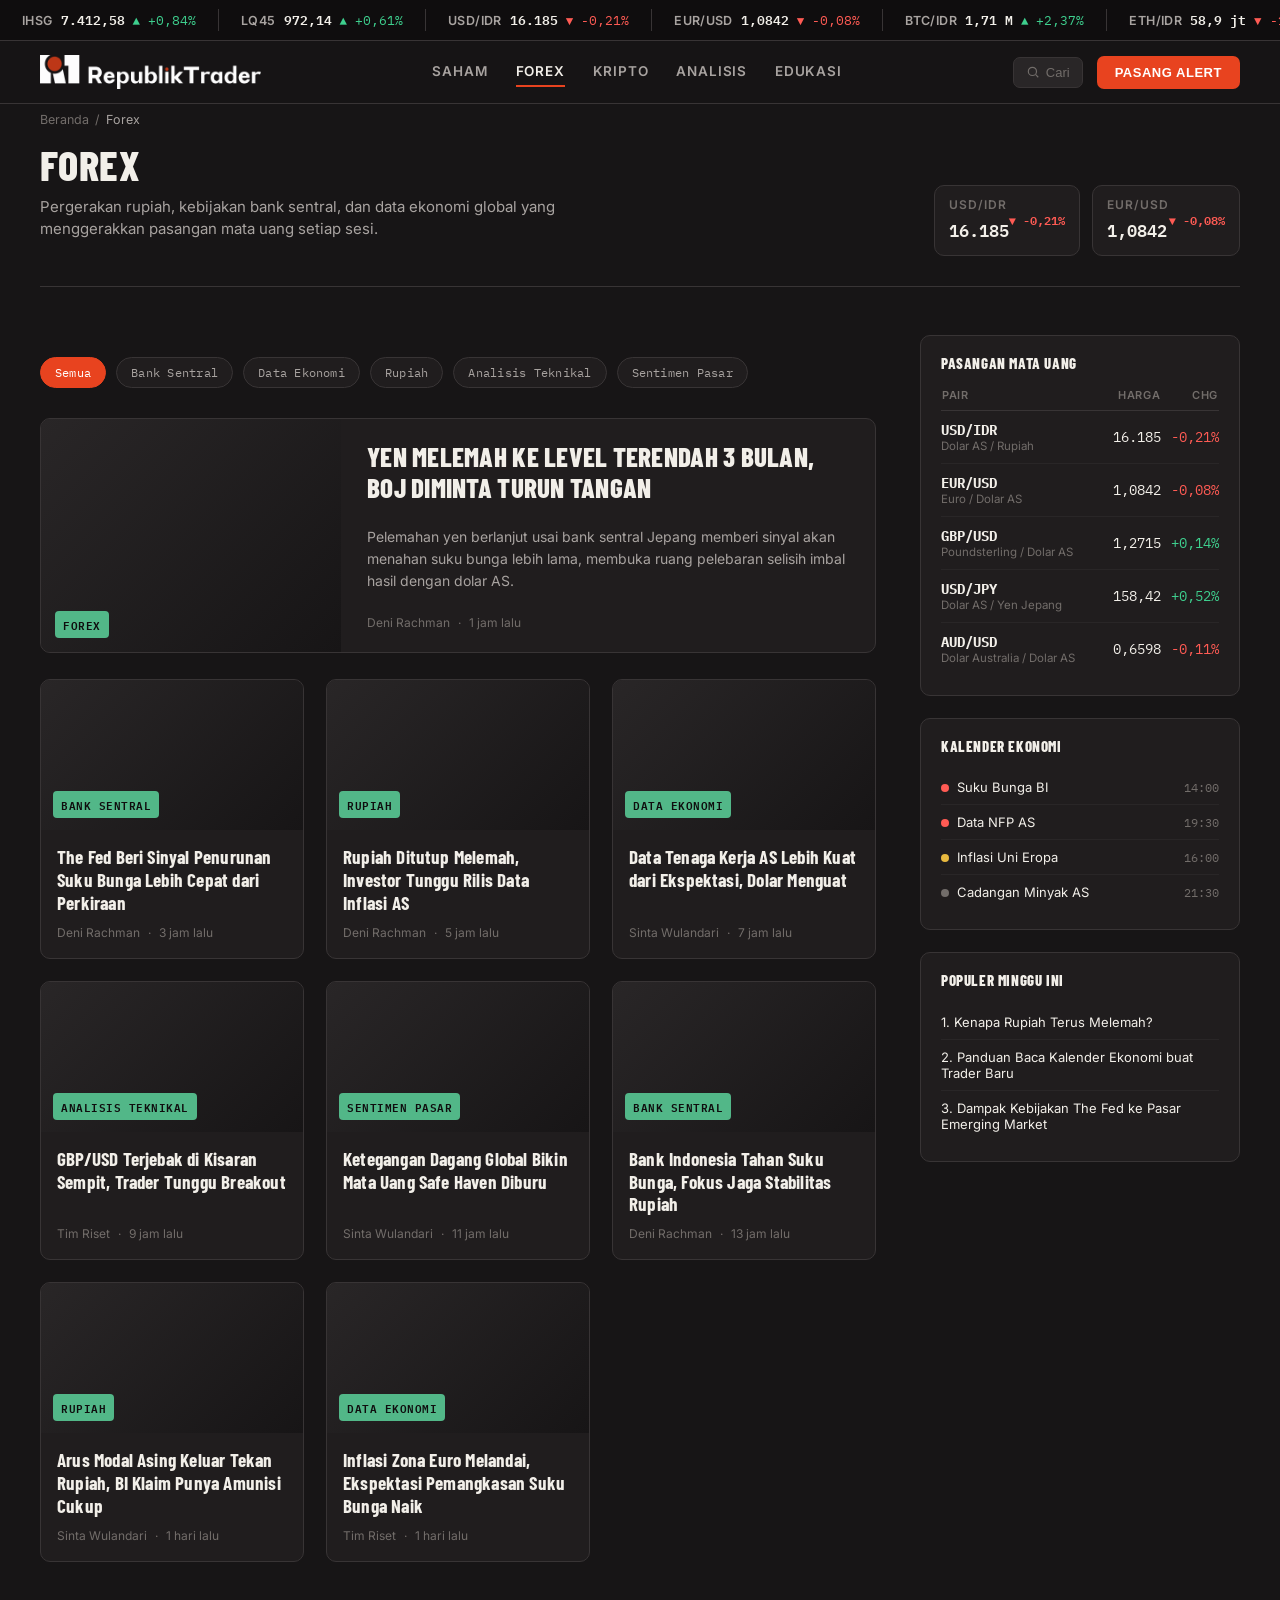
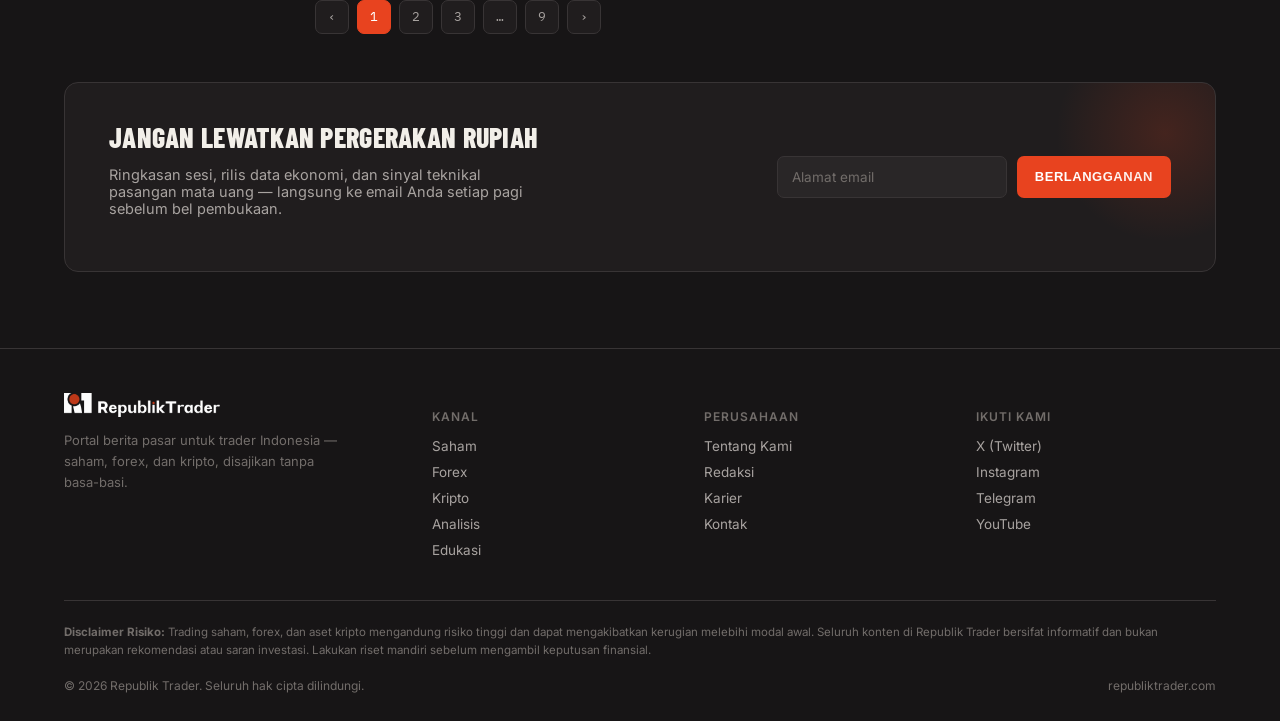
==== forex.html @ 377b32d8 "Create forex.html" ====
<!DOCTYPE html>
<html lang="id">
<head>
<meta charset="UTF-8">
<meta name="viewport" content="width=device-width, initial-scale=1.0">
<title>Forex — Republik Trader</title>
<link rel="preconnect" href="https://fonts.googleapis.com">
<link href="https://fonts.googleapis.com/css2?family=Barlow+Condensed:wght@600;700;800;900&family=Inter:wght@400;500;600;700&family=IBM+Plex+Mono:wght@400;500;600;700&display=swap" rel="stylesheet">
<link rel="stylesheet" href="assets/styles.css">
</head>
<body>

<!-- TICKER -->
<div class="ticker-bar">
  <div class="ticker-track" id="tickerTrack"></div>
</div>

<!-- NAVBAR -->
<header class="nav">
  <div class="nav-row wrap" style="padding-left:0;padding-right:0;">
    <a href="index.html" class="brand">
      <img src="assets/logo_full.png" alt="Republik Trader" class="brand-logo-full">
    </a>
    <nav class="market-links">
      <a href="saham.html">Saham</a>
      <a href="forex.html" class="active">Forex</a>
      <a href="kripto.html">Kripto</a>
      <a href="analisis.html">Analisis</a>
      <a href="edukasi.html">Edukasi</a>
    </nav>
    <div class="nav-actions">
      <button class="search-btn" aria-label="Cari berita">
        <svg width="14" height="14" viewBox="0 0 24 24" fill="none" stroke="currentColor" stroke-width="2"><circle cx="11" cy="11" r="7"/><line x1="21" y1="21" x2="16.65" y2="16.65"/></svg>
        <span>Cari</span>
      </button>
      <button class="btn-primary">Pasang Alert</button>
      <button class="burger" aria-label="Menu">
        <svg width="22" height="22" viewBox="0 0 24 24" fill="none" stroke="currentColor" stroke-width="2"><line x1="3" y1="6" x2="21" y2="6"/><line x1="3" y1="12" x2="21" y2="12"/><line x1="3" y1="18" x2="21" y2="18"/></svg>
      </button>
    </div>
  </div>
</header>

<!-- CATEGORY HEADER -->
<section class="wrap category-hero">
  <div class="breadcrumb">
    <a href="index.html">Beranda</a><span class="sep">/</span><span class="current">Forex</span>
  </div>
  <div class="category-hero-top">
    <div>
      <h1 class="category-title">Forex</h1>
      <p class="category-desc">Pergerakan rupiah, kebijakan bank sentral, dan data ekonomi global yang menggerakkan pasangan mata uang setiap sesi.</p>
    </div>
    <div class="category-stats">
      <div class="snap-card sm">
        <div>
          <div class="snap-label">USD/IDR</div>
          <div class="snap-price mono">16.185</div>
        </div>
        <div class="snap-change arrow-down">▼ -0,21%</div>
      </div>
      <div class="snap-card sm">
        <div>
          <div class="snap-label">EUR/USD</div>
          <div class="snap-price mono">1,0842</div>
        </div>
        <div class="snap-change arrow-down">▼ -0,08%</div>
      </div>
    </div>
  </div>
</section>

<!-- MAIN CONTENT -->
<div class="wrap section">
  <div class="main-grid">
    <div>

      <!-- FILTER CHIPS -->
      <div class="chip-row">
        <button class="chip active">Semua</button>
        <button class="chip">Bank Sentral</button>
        <button class="chip">Data Ekonomi</button>
        <button class="chip">Rupiah</button>
        <button class="chip">Analisis Teknikal</button>
        <button class="chip">Sentimen Pasar</button>
      </div>

      <!-- FEATURED ARTICLE -->
      <a href="#" class="featured-card">
        <div class="featured-thumb"><span class="tag tag-forex">Forex</span></div>
        <div class="featured-body">
          <h2 class="featured-title">Yen Melemah ke Level Terendah 3 Bulan, BOJ Diminta Turun Tangan</h2>
          <p class="featured-dek">Pelemahan yen berlanjut usai bank sentral Jepang memberi sinyal akan menahan suku bunga lebih lama, membuka ruang pelebaran selisih imbal hasil dengan dolar AS.</p>
          <div class="card-meta"><span>Deni Rachman</span><span>·</span><span>1 jam lalu</span></div>
        </div>
      </a>

      <!-- ARTICLE GRID -->
      <div class="news-grid">
        <article class="card">
          <div class="card-thumb"><span class="tag tag-forex">Bank Sentral</span></div>
          <div class="card-body">
            <h3 class="card-title">The Fed Beri Sinyal Penurunan Suku Bunga Lebih Cepat dari Perkiraan</h3>
            <div class="card-meta"><span>Deni Rachman</span><span>·</span><span>3 jam lalu</span></div>
          </div>
        </article>
        <article class="card">
          <div class="card-thumb"><span class="tag tag-forex">Rupiah</span></div>
          <div class="card-body">
            <h3 class="card-title">Rupiah Ditutup Melemah, Investor Tunggu Rilis Data Inflasi AS</h3>
            <div class="card-meta"><span>Deni Rachman</span><span>·</span><span>5 jam lalu</span></div>
          </div>
        </article>
        <article class="card">
          <div class="card-thumb"><span class="tag tag-forex">Data Ekonomi</span></div>
          <div class="card-body">
            <h3 class="card-title">Data Tenaga Kerja AS Lebih Kuat dari Ekspektasi, Dolar Menguat</h3>
            <div class="card-meta"><span>Sinta Wulandari</span><span>·</span><span>7 jam lalu</span></div>
          </div>
        </article>
        <article class="card">
          <div class="card-thumb"><span class="tag tag-forex">Analisis Teknikal</span></div>
          <div class="card-body">
            <h3 class="card-title">GBP/USD Terjebak di Kisaran Sempit, Trader Tunggu Breakout</h3>
            <div class="card-meta"><span>Tim Riset</span><span>·</span><span>9 jam lalu</span></div>
          </div>
        </article>
        <article class="card">
          <div class="card-thumb"><span class="tag tag-forex">Sentimen Pasar</span></div>
          <div class="card-body">
            <h3 class="card-title">Ketegangan Dagang Global Bikin Mata Uang Safe Haven Diburu</h3>
            <div class="card-meta"><span>Sinta Wulandari</span><span>·</span><span>11 jam lalu</span></div>
          </div>
        </article>
        <article class="card">
          <div class="card-thumb"><span class="tag tag-forex">Bank Sentral</span></div>
          <div class="card-body">
            <h3 class="card-title">Bank Indonesia Tahan Suku Bunga, Fokus Jaga Stabilitas Rupiah</h3>
            <div class="card-meta"><span>Deni Rachman</span><span>·</span><span>13 jam lalu</span></div>
          </div>
        </article>
        <article class="card">
          <div class="card-thumb"><span class="tag tag-forex">Rupiah</span></div>
          <div class="card-body">
            <h3 class="card-title">Arus Modal Asing Keluar Tekan Rupiah, BI Klaim Punya Amunisi Cukup</h3>
            <div class="card-meta"><span>Sinta Wulandari</span><span>·</span><span>1 hari lalu</span></div>
          </div>
        </article>
        <article class="card">
          <div class="card-thumb"><span class="tag tag-forex">Data Ekonomi</span></div>
          <div class="card-body">
            <h3 class="card-title">Inflasi Zona Euro Melandai, Ekspektasi Pemangkasan Suku Bunga Naik</h3>
            <div class="card-meta"><span>Tim Riset</span><span>·</span><span>1 hari lalu</span></div>
          </div>
        </article>
      </div>

      <!-- PAGINATION -->
      <div class="pagination">
        <button class="page-btn" aria-label="Halaman sebelumnya">‹</button>
        <button class="page-btn active">1</button>
        <button class="page-btn">2</button>
        <button class="page-btn">3</button>
        <button class="page-btn">…</button>
        <button class="page-btn">9</button>
        <button class="page-btn" aria-label="Halaman berikutnya">›</button>
      </div>

    </div>

    <!-- SIDEBAR -->
    <aside>
      <div class="side-block">
        <h3>Pasangan Mata Uang</h3>
        <table>
          <thead><tr><th>Pair</th><th></th><th style="text-align:right;">Harga</th><th style="text-align:right;">Chg</th></tr></thead>
          <tbody>
            <tr><td><span class="sym">USD/IDR</span><span class="sym-name">Dolar AS / Rupiah</span></td><td></td><td class="num">16.185</td><td class="num arrow-down">-0,21%</td></tr>
            <tr><td><span class="sym">EUR/USD</span><span class="sym-name">Euro / Dolar AS</span></td><td></td><td class="num">1,0842</td><td class="num arrow-down">-0,08%</td></tr>
            <tr><td><span class="sym">GBP/USD</span><span class="sym-name">Poundsterling / Dolar AS</span></td><td></td><td class="num">1,2715</td><td class="num arrow-up">+0,14%</td></tr>
            <tr><td><span class="sym">USD/JPY</span><span class="sym-name">Dolar AS / Yen Jepang</span></td><td></td><td class="num">158,42</td><td class="num arrow-up">+0,52%</td></tr>
            <tr><td><span class="sym">AUD/USD</span><span class="sym-name">Dolar Australia / Dolar AS</span></td><td></td><td class="num">0,6598</td><td class="num arrow-down">-0,11%</td></tr>
          </tbody>
        </table>
      </div>

      <div class="side-block">
        <h3>Kalender Ekonomi</h3>
        <div class="cal-row"><span><span class="impact impact-high"></span>Suku Bunga BI</span><span class="cal-time">14:00</span></div>
        <div class="cal-row"><span><span class="impact impact-high"></span>Data NFP AS</span><span class="cal-time">19:30</span></div>
        <div class="cal-row"><span><span class="impact impact-med"></span>Inflasi Uni Eropa</span><span class="cal-time">16:00</span></div>
        <div class="cal-row"><span><span class="impact impact-low"></span>Cadangan Minyak AS</span><span class="cal-time">21:30</span></div>
      </div>

      <div class="side-block">
        <h3>Populer Minggu Ini</h3>
        <div class="cal-row"><span>1. Kenapa Rupiah Terus Melemah?</span></div>
        <div class="cal-row"><span>2. Panduan Baca Kalender Ekonomi buat Trader Baru</span></div>
        <div class="cal-row"><span>3. Dampak Kebijakan The Fed ke Pasar Emerging Market</span></div>
      </div>
    </aside>
  </div>
</div>

<!-- NEWSLETTER CTA -->
<div class="wrap" style="padding-bottom:56px;">
  <div class="cta">
    <div>
      <h2>Jangan Lewatkan Pergerakan Rupiah</h2>
      <p>Ringkasan sesi, rilis data ekonomi, dan sinyal teknikal pasangan mata uang — langsung ke email Anda setiap pagi sebelum bel pembukaan.</p>
    </div>
    <form class="cta-form" onsubmit="return false;">
      <input type="email" placeholder="Alamat email" required>
      <button class="btn-primary" type="submit">Berlangganan</button>
    </form>
  </div>
</div>

<!-- FOOTER -->
<footer>
  <div class="wrap">
    <div class="footer-grid">
      <div class="footer-brand">
        <div class="brand" style="margin-bottom:12px;">
          <img src="assets/logo_full.png" alt="Republik Trader" class="brand-logo-full" style="height:24px;">
        </div>
        <p>Portal berita pasar untuk trader Indonesia — saham, forex, dan kripto, disajikan tanpa basa-basi.</p>
      </div>
      <div class="footer-col">
        <h4>Kanal</h4>
        <a href="saham.html">Saham</a><a href="forex.html">Forex</a><a href="kripto.html">Kripto</a><a href="analisis.html">Analisis</a><a href="edukasi.html">Edukasi</a>
      </div>
      <div class="footer-col">
        <h4>Perusahaan</h4>
        <a href="#">Tentang Kami</a><a href="#">Redaksi</a><a href="#">Karier</a><a href="#">Kontak</a>
      </div>
      <div class="footer-col">
        <h4>Ikuti Kami</h4>
        <a href="#">X (Twitter)</a><a href="#">Instagram</a><a href="#">Telegram</a><a href="#">YouTube</a>
      </div>
    </div>
    <div class="disclaimer">
      <strong>Disclaimer Risiko:</strong> Trading saham, forex, dan aset kripto mengandung risiko tinggi dan dapat mengakibatkan kerugian melebihi modal awal. Seluruh konten di Republik Trader bersifat informatif dan bukan merupakan rekomendasi atau saran investasi. Lakukan riset mandiri sebelum mengambil keputusan finansial.
    </div>
    <div class="footer-bottom">
      <span>© 2026 Republik Trader. Seluruh hak cipta dilindungi.</span>
      <span>republiktrader.com</span>
    </div>
  </div>
</footer>

<script src="assets/main.js"></script>

<script>
  // Chip filter (visual only in this mockup)
  document.querySelectorAll('.chip').forEach(chip => {
    chip.addEventListener('click', () => {
      document.querySelectorAll('.chip').forEach(c => c.classList.remove('active'));
      chip.classList.add('active');
    });
  });
  // Pagination click state (visual only)
  document.querySelectorAll('.page-btn').forEach(btn => {
    btn.addEventListener('click', () => {
      if (btn.textContent === '‹' || btn.textContent === '›' || btn.textContent === '…') return;
      document.querySelectorAll('.page-btn').forEach(b => b.classList.remove('active'));
      btn.classList.add('active');
    });
  });
</script>

</body>
</html>
---- assets/styles.css ----
:root{
    --bg: #171516;
    --surface: #201d1e;
    --surface-2: #292627;
    --line: #383435;
    --fg: #f2efe9;
    --fg-dim: #a8a3a0;
    --fg-mute: #726d6a;
    --accent: #e8431f;
    --accent-dim: #7a2a17;
    --up: #3ecf8e;
    --down: #ff5b54;
    --tag-saham: #5b8ac9;
    --tag-forex: #52b788;
    --tag-kripto: #e8431f;
    --tag-analisis: #b48ae0;
  }

  *{box-sizing:border-box;}
  html{scroll-behavior:smooth;}
  body{
    margin:0;
    background:var(--bg);
    color:var(--fg);
    font-family:'Inter',sans-serif;
    -webkit-font-smoothing:antialiased;
  }
  img{max-width:100%;display:block;}
  a{color:inherit;text-decoration:none;}

  .mono{font-family:'IBM Plex Mono',monospace;}

  h1,h2,h3,.display{
    font-family:'Barlow Condensed',sans-serif;
    font-weight:800;
    text-transform:uppercase;
    letter-spacing:0.01em;
    line-height:1.02;
    margin:0;
  }

  .wrap{max-width:1200px;margin:0 auto;padding:0 24px;}

  /* ===== Skip link / focus ===== */
  a:focus-visible, button:focus-visible, input:focus-visible{
    outline:2px solid var(--accent);
    outline-offset:2px;
  }

  /* ===== Ticker (signature element) ===== */
  .ticker-bar{
    background:#0f0d0e;
    border-bottom:1px solid var(--line);
    overflow:hidden;
    white-space:nowrap;
    position:relative;
  }
  .ticker-track{
    display:inline-flex;
    animation: scroll-left 38s linear infinite;
    padding:9px 0;
  }
  @media (prefers-reduced-motion: reduce){
    .ticker-track{animation:none;}
  }
  .ticker-item{
    display:inline-flex;
    align-items:center;
    gap:8px;
    padding:0 22px;
    border-right:1px solid var(--line);
    font-size:12.5px;
  }
  .ticker-item .name{color:var(--fg-dim);font-family:'Inter',sans-serif;font-weight:600;letter-spacing:0.03em;}
  .ticker-item .price{font-weight:600;}
  .arrow-up{color:var(--up);} .arrow-down{color:var(--down);}
  @keyframes scroll-left{
    from{transform:translateX(0);}
    to{transform:translateX(-50%);}
  }

  /* ===== Navbar ===== */
  header.nav{
    position:sticky;top:0;z-index:50;
    background:rgba(23,21,22,0.92);
    backdrop-filter:blur(8px);
    border-bottom:1px solid var(--line);
  }
  .nav-row{
    display:flex;align-items:center;justify-content:space-between;
    padding:14px 24px;gap:24px;
  }
  .brand{display:flex;align-items:center;gap:10px;flex-shrink:0;}
  .brand img{height:34px;width:34px;border-radius:6px;flex-shrink:0;object-fit:contain;}
  .brand-logo-full{height:26px;width:auto !important;border-radius:0 !important;}
  .brand-text{font-family:'Barlow Condensed',sans-serif;font-weight:800;font-size:19px;letter-spacing:0.02em;text-transform:uppercase;}
  .brand-text span{color:var(--accent);}

  nav.market-links{display:flex;gap:28px;}
  nav.market-links a{
    font-size:13.5px;font-weight:600;color:var(--fg-dim);
    text-transform:uppercase;letter-spacing:0.06em;
    padding:6px 0;border-bottom:2px solid transparent;
    transition:color .15s, border-color .15s;
  }
  nav.market-links a:hover{color:var(--fg);border-color:var(--accent);}
  nav.market-links a.active{color:var(--fg);border-color:var(--accent);}

  .nav-actions{display:flex;align-items:center;gap:14px;flex-shrink:0;}
  .search-btn{
    display:flex;align-items:center;gap:6px;
    background:var(--surface-2);border:1px solid var(--line);
    border-radius:7px;padding:7px 12px;color:var(--fg-mute);
    font-size:13px;cursor:pointer;
  }
  .btn-primary{
    background:var(--accent);color:#fff;border:none;
    padding:9px 18px;border-radius:7px;font-weight:700;
    font-size:13px;text-transform:uppercase;letter-spacing:0.04em;
    cursor:pointer;
  }
  .burger{display:none;background:none;border:none;color:var(--fg);cursor:pointer;}

  /* ===== Hero / Market snapshot ===== */
  .hero{padding:44px 0 36px;border-bottom:1px solid var(--line);}
  .hero-grid{display:grid;grid-template-columns:1.15fr 0.85fr;gap:40px;align-items:start;}

  .eyebrow{
    display:inline-flex;align-items:center;gap:8px;
    font-family:'IBM Plex Mono',monospace;font-size:12px;
    color:var(--accent);letter-spacing:0.08em;margin-bottom:14px;
  }
  .eyebrow::before{content:'';width:7px;height:7px;background:var(--accent);border-radius:50%;box-shadow:0 0 0 3px var(--accent-dim);}

  .headline{font-size:46px;margin-bottom:16px;}
  .headline .accent-word{color:var(--accent);}
  .dek{color:var(--fg-dim);font-size:16.5px;line-height:1.55;max-width:520px;margin-bottom:22px;}
  .byline{display:flex;align-items:center;gap:10px;font-size:13px;color:var(--fg-mute);}
  .byline .dot{width:4px;height:4px;background:var(--fg-mute);border-radius:50%;}

  .snapshot-col{display:flex;flex-direction:column;gap:12px;}
  .snap-card{
    background:var(--surface);border:1px solid var(--line);border-radius:10px;
    padding:16px 18px;display:flex;align-items:center;justify-content:space-between;
  }
  .snap-label{font-size:12px;color:var(--fg-mute);text-transform:uppercase;letter-spacing:0.08em;font-weight:600;margin-bottom:4px;}
  .snap-price{font-family:'IBM Plex Mono',monospace;font-size:23px;font-weight:600;}
  .snap-change{font-family:'IBM Plex Mono',monospace;font-size:13.5px;font-weight:600;display:flex;align-items:center;gap:4px;justify-content:flex-end;}
  .snap-mini{width:70px;height:32px;}

  /* ===== Section heading pattern ===== */
  .section{padding:48px 0;}
  .section-head{
    display:flex;align-items:baseline;justify-content:space-between;
    margin-bottom:26px;border-bottom:1px solid var(--line);padding-bottom:14px;
    gap:20px;flex-wrap:wrap;
  }
  .section-title{font-size:26px;}
  .tabs{display:flex;gap:22px;}
  .tab{
    font-family:'IBM Plex Mono',monospace;font-size:12.5px;text-transform:uppercase;
    letter-spacing:0.05em;color:var(--fg-mute);cursor:pointer;padding-bottom:4px;
    border-bottom:2px solid transparent;background:none;border-top:none;border-left:none;border-right:none;
  }
  .tab.active{color:var(--fg);border-color:var(--accent);}
  .see-all{font-size:13px;color:var(--fg-dim);font-weight:600;display:inline-flex;align-items:center;gap:4px;}
  .see-all:hover{color:var(--accent);}

  /* ===== Main layout with sidebar ===== */
  .main-grid{display:grid;grid-template-columns:1fr 320px;gap:44px;}

  .news-grid{display:grid;grid-template-columns:repeat(3,1fr);gap:22px;}
  .card{
    background:var(--surface);border:1px solid var(--line);border-radius:10px;
    overflow:hidden;display:flex;flex-direction:column;transition:border-color .15s, transform .15s;
  }
  .card:hover{border-color:var(--fg-mute);transform:translateY(-2px);}
  .card-thumb{
    height:150px;background:linear-gradient(135deg,var(--surface-2),#171516);
    position:relative;display:flex;align-items:flex-end;padding:12px;
  }
  .tag{
    font-family:'IBM Plex Mono',monospace;font-size:10.5px;font-weight:600;
    text-transform:uppercase;letter-spacing:0.05em;
    padding:4px 8px;border-radius:4px;color:#0f0d0e;
  }
  .tag-saham{background:var(--tag-saham);}
  .tag-forex{background:var(--tag-forex);}
  .tag-kripto{background:var(--tag-kripto);color:#fff;}
  .tag-analisis{background:var(--tag-analisis);}

  .card-body{padding:16px 16px 18px;display:flex;flex-direction:column;gap:10px;flex:1;}
  .card-title{font-family:'Barlow Condensed',sans-serif;font-weight:700;font-size:19px;text-transform:none;line-height:1.2;}
  .card-meta{font-size:12px;color:var(--fg-mute);margin-top:auto;display:flex;gap:8px;align-items:center;}

  /* ===== Market movers table ===== */
  .movers-grid{display:grid;grid-template-columns:1fr 1fr;gap:24px;}
  .movers-card{background:var(--surface);border:1px solid var(--line);border-radius:10px;padding:20px;}
  .movers-card h3{font-size:16px;margin-bottom:14px;letter-spacing:0.04em;}
  table{width:100%;border-collapse:collapse;}
  table th{
    text-align:left;font-size:11px;color:var(--fg-mute);text-transform:uppercase;
    letter-spacing:0.06em;font-weight:600;padding-bottom:8px;border-bottom:1px solid var(--line);
  }
  table td{padding:10px 0;border-bottom:1px solid var(--surface-2);font-size:13.5px;}
  table tr:last-child td{border-bottom:none;}
  .sym{font-weight:700;font-family:'IBM Plex Mono',monospace;}
  .sym-name{color:var(--fg-mute);font-size:11.5px;display:block;}
  td.num{text-align:right;font-family:'IBM Plex Mono',monospace;}

  /* ===== Sidebar ===== */
  .side-block{
    background:var(--surface);border:1px solid var(--line);border-radius:10px;
    padding:20px;margin-bottom:22px;
  }
  .side-block h3{font-size:15px;margin-bottom:16px;letter-spacing:0.04em;}
  .cal-row{display:flex;justify-content:space-between;align-items:center;padding:9px 0;border-bottom:1px solid var(--surface-2);font-size:13px;}
  .cal-row:last-child{border-bottom:none;}
  .cal-time{font-family:'IBM Plex Mono',monospace;color:var(--fg-mute);font-size:11.5px;}
  .impact{width:8px;height:8px;border-radius:50%;display:inline-block;margin-right:8px;}
  .impact-high{background:var(--down);}
  .impact-med{background:#e8b93f;}
  .impact-low{background:var(--fg-mute);}

  .watch-row{display:flex;justify-content:space-between;align-items:center;padding:8px 0;border-bottom:1px solid var(--surface-2);}
  .watch-row:last-child{border-bottom:none;}
  .watch-row .name{font-size:13px;font-weight:600;}
  .watch-row .price{font-family:'IBM Plex Mono',monospace;font-size:12.5px;}

  /* ===== Newsletter CTA ===== */
  .cta{
    background:var(--surface);border:1px solid var(--line);border-radius:14px;
    padding:40px 44px;display:flex;align-items:center;justify-content:space-between;gap:32px;
    position:relative;overflow:hidden;
  }
  .cta::after{
    content:'';position:absolute;right:-60px;top:-60px;width:220px;height:220px;
    background:radial-gradient(circle,var(--accent) 0%,transparent 70%);opacity:0.18;
  }
  .cta h2{font-size:28px;margin-bottom:8px;}
  .cta p{color:var(--fg-dim);font-size:14.5px;max-width:420px;}
  .cta-form{display:flex;gap:10px;flex-shrink:0;}
  .cta-form input{
    background:var(--surface-2);border:1px solid var(--line);border-radius:7px;
    padding:12px 14px;color:var(--fg);font-size:13.5px;width:230px;font-family:'Inter',sans-serif;
  }
  .cta-form input::placeholder{color:var(--fg-mute);}

  /* ===== Footer ===== */
  footer{border-top:1px solid var(--line);padding:44px 0 28px;margin-top:20px;}
  .footer-grid{display:grid;grid-template-columns:1.4fr 1fr 1fr 1fr;gap:32px;margin-bottom:32px;}
  .footer-brand .brand-text{margin-bottom:10px;}
  .footer-brand p{color:var(--fg-mute);font-size:13px;line-height:1.6;max-width:280px;}
  .footer-col h4{font-size:12px;text-transform:uppercase;letter-spacing:0.08em;color:var(--fg-mute);margin-bottom:14px;font-weight:600;}
  .footer-col a{display:block;font-size:13.5px;color:var(--fg-dim);margin-bottom:10px;}
  .footer-col a:hover{color:var(--accent);}
  .disclaimer{
    border-top:1px solid var(--line);padding-top:22px;
    font-size:11.5px;color:var(--fg-mute);line-height:1.6;
  }
  .footer-bottom{display:flex;justify-content:space-between;margin-top:18px;font-size:12px;color:var(--fg-mute);flex-wrap:wrap;gap:10px;}

  /* ===== Responsive ===== */
  @media (max-width:980px){
    .hero-grid{grid-template-columns:1fr;}
    .main-grid{grid-template-columns:1fr;}
    .news-grid{grid-template-columns:repeat(2,1fr);}
    .movers-grid{grid-template-columns:1fr;}
    nav.market-links{display:none;}
    .burger{display:block;}
    .footer-grid{grid-template-columns:1fr 1fr;}
  }
  @media (max-width:640px){
    .headline{font-size:32px;}
    .news-grid{grid-template-columns:1fr;}
    .cta{flex-direction:column;align-items:flex-start;}
    .cta-form{width:100%;}
    .cta-form input{width:100%;}
    .footer-grid{grid-template-columns:1fr;}
    .search-btn span{display:none;}
  }

/* ===== Category page: breadcrumb + header ===== */
.breadcrumb{font-size:12.5px;color:var(--fg-mute);margin-bottom:16px;}
.breadcrumb a{color:var(--fg-mute);}
.breadcrumb a:hover{color:var(--accent);}
.breadcrumb .sep{margin:0 6px;}
.breadcrumb .current{color:var(--fg-dim);}

.category-hero{padding:8px 0 30px;border-bottom:1px solid var(--line);}
.category-hero-top{display:flex;justify-content:space-between;align-items:flex-end;gap:24px;flex-wrap:wrap;}
.category-title{font-size:42px;}
.category-desc{color:var(--fg-dim);font-size:15px;max-width:560px;margin-top:10px;line-height:1.5;}
.category-stats{display:flex;gap:12px;flex-wrap:wrap;}

.snap-card.sm{padding:11px 14px;min-width:128px;}
.snap-card.sm .snap-price{font-size:17px;}
.snap-card.sm .snap-change{font-size:12px;}

/* ===== Chip filters ===== */
.chip-row{display:flex;gap:10px;flex-wrap:wrap;margin:22px 0 30px;}
.chip{
  font-family:'IBM Plex Mono',monospace;font-size:12px;letter-spacing:0.02em;
  padding:7px 14px;border-radius:20px;border:1px solid var(--line);
  color:var(--fg-dim);cursor:pointer;background:var(--surface);
  transition:border-color .15s, color .15s, background .15s;
}
.chip:hover{border-color:var(--fg-mute);color:var(--fg);}
.chip.active{background:var(--accent);border-color:var(--accent);color:#fff;}

/* ===== Featured (horizontal) card ===== */
.featured-card{
  display:grid;grid-template-columns:300px 1fr;
  background:var(--surface);border:1px solid var(--line);border-radius:10px;
  overflow:hidden;margin-bottom:26px;transition:border-color .15s;
}
.featured-card:hover{border-color:var(--fg-mute);}
.featured-thumb{
  background:linear-gradient(135deg,var(--surface-2),#171516);
  position:relative;display:flex;align-items:flex-end;padding:14px;min-height:190px;
}
.featured-body{padding:22px 26px;display:flex;flex-direction:column;gap:10px;justify-content:center;}
.featured-title{font-size:27px;line-height:1.14;}
.featured-dek{color:var(--fg-dim);font-size:14px;line-height:1.55;max-width:480px;}

/* ===== Pagination ===== */
.pagination{display:flex;justify-content:center;align-items:center;gap:8px;margin-top:38px;}
.page-btn{
  min-width:34px;height:34px;padding:0 10px;display:flex;align-items:center;justify-content:center;
  border-radius:7px;border:1px solid var(--line);background:var(--surface);color:var(--fg-dim);
  font-family:'IBM Plex Mono',monospace;font-size:13px;cursor:pointer;
}
.page-btn.active{background:var(--accent);border-color:var(--accent);color:#fff;}
.page-btn:hover:not(.active){border-color:var(--fg-mute);color:var(--fg);}

@media (max-width:640px){
  .featured-card{grid-template-columns:1fr;}
  .featured-thumb{min-height:140px;}
  .category-title{font-size:32px;}
}
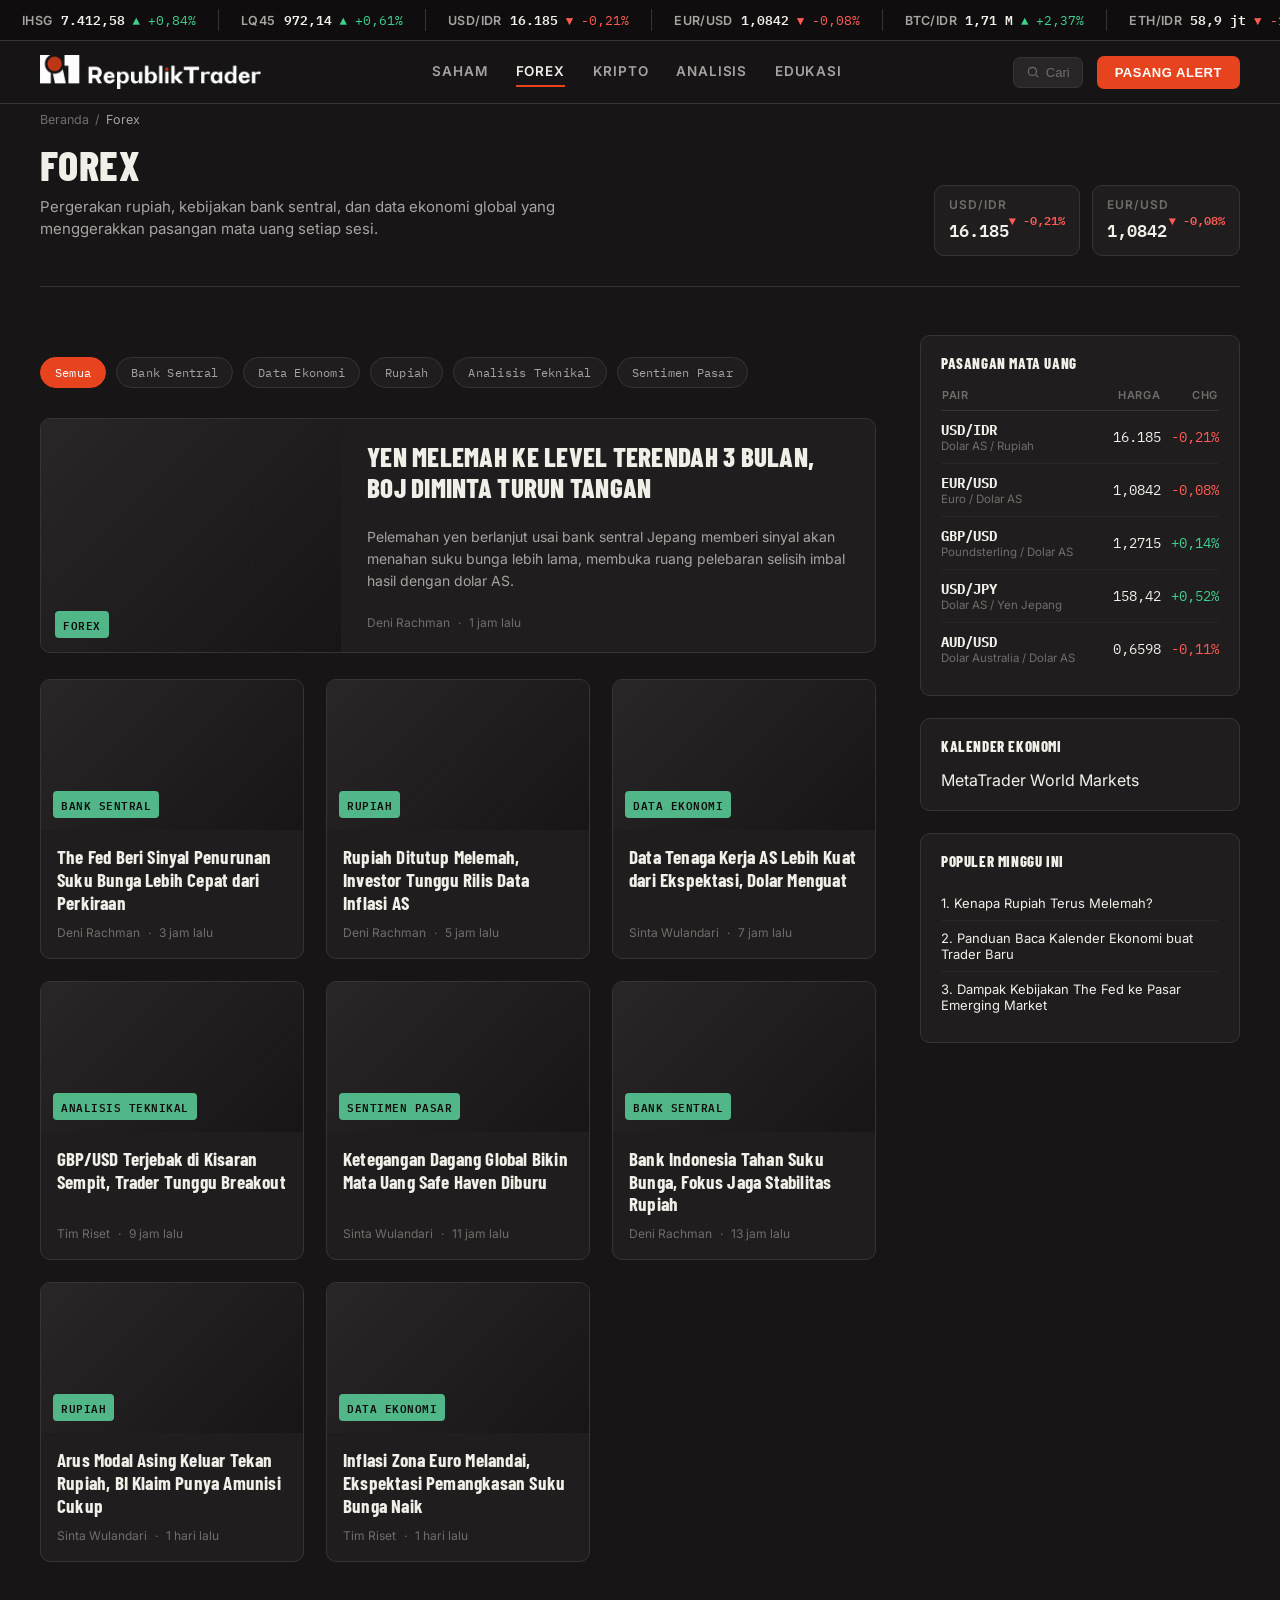
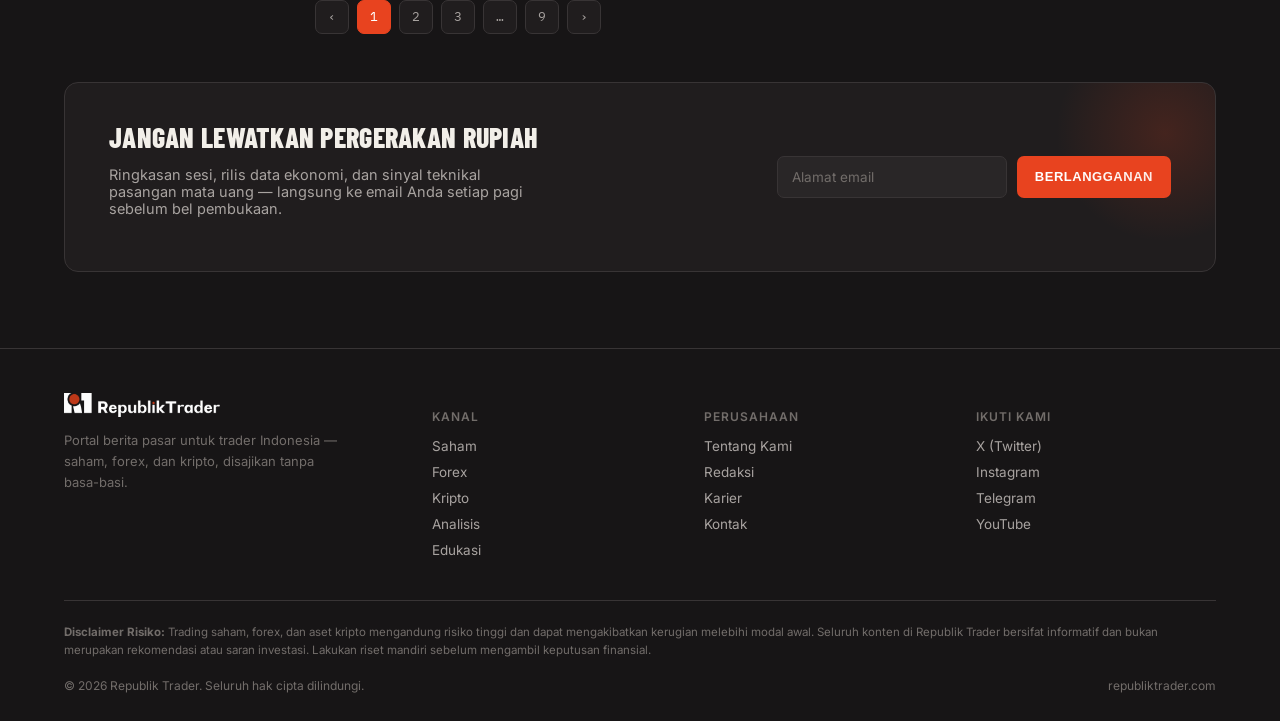
==== commit 02ca541d: "Update forex.html" ====
--- a/forex.html
+++ b/forex.html
@@ -186,10 +186,11 @@
 
       <div class="side-block">
         <h3>Kalender Ekonomi</h3>
-        <div class="cal-row"><span><span class="impact impact-high"></span>Suku Bunga BI</span><span class="cal-time">14:00</span></div>
-        <div class="cal-row"><span><span class="impact impact-high"></span>Data NFP AS</span><span class="cal-time">19:30</span></div>
-        <div class="cal-row"><span><span class="impact impact-med"></span>Inflasi Uni Eropa</span><span class="cal-time">16:00</span></div>
-        <div class="cal-row"><span><span class="impact impact-low"></span>Cadangan Minyak AS</span><span class="cal-time">21:30</span></div>
+        <div id="economicCalendarWidget"></div>
+        <div class="ecw-copyright"><a href="https://www.metatrader.com/?utm_source=calendar.widget&utm_medium=link&utm_term=economic.calendar&utm_content=visit.mql5.calendar&utm_campaign=202.calendar.widget" rel="noopener nofollow" target="_blank">MetaTrader World Markets</a></div>
+        <script async type="text/javascript" data-type="calendar-widget" src="https://www.tradays.com/c/js/widgets/calendar/widget.js?v=15">
+          {"width":"100%","height":"480","mode":"2","fw":"html","theme":1}
+        </script>
       </div>
 
       <div class="side-block">
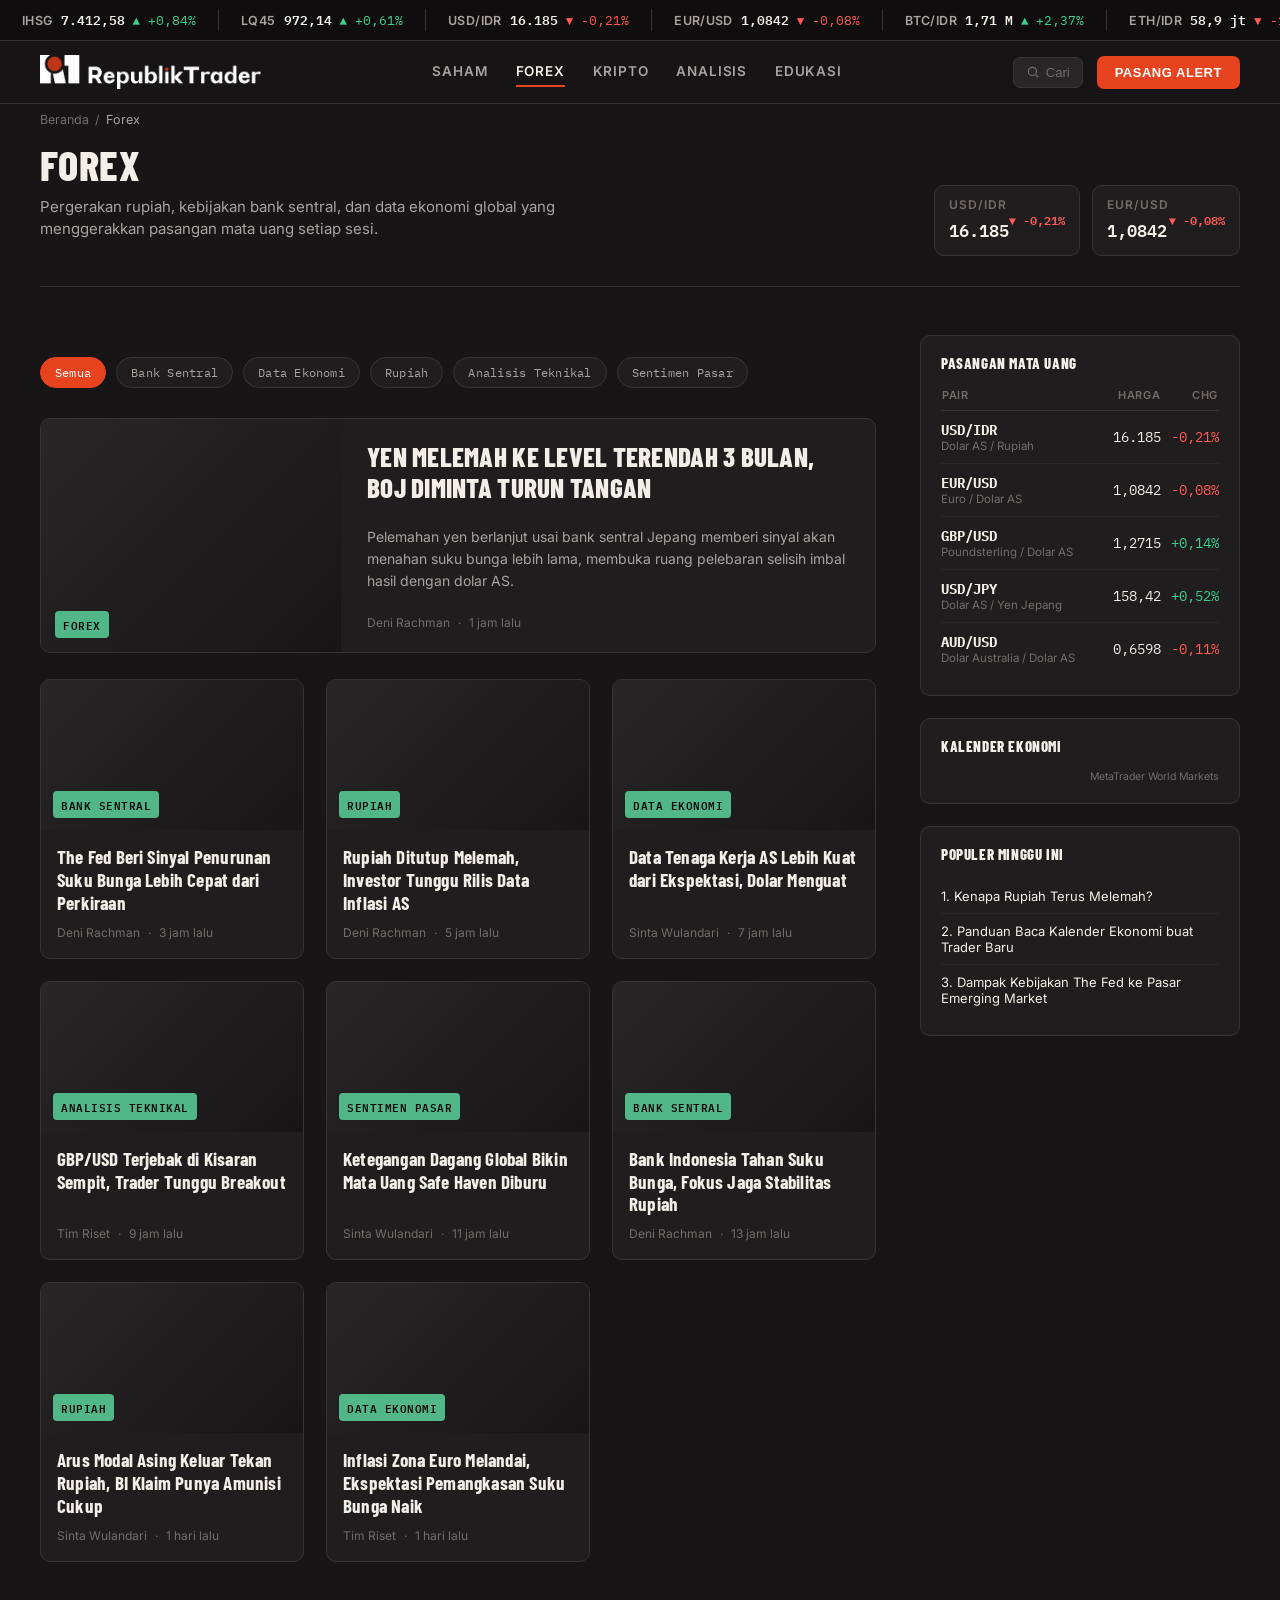
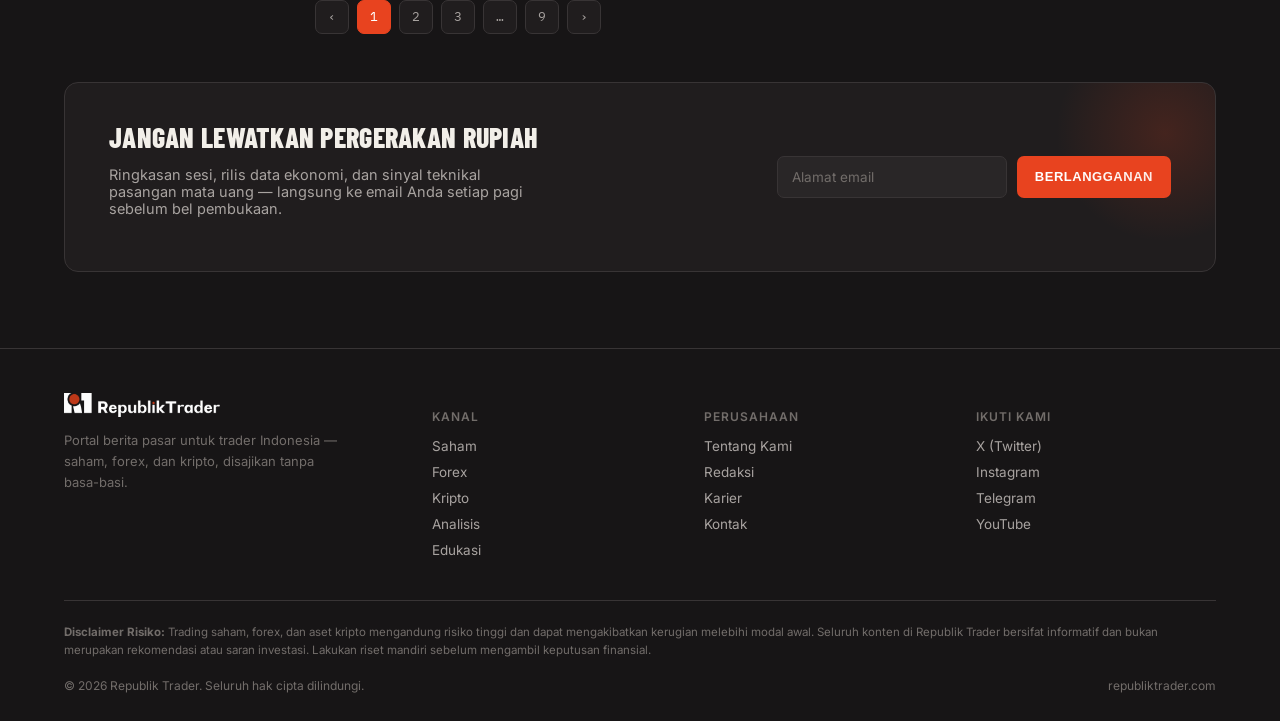
==== commit da49f1d7: "Update forex.html" ====
--- a/forex.html
+++ b/forex.html
@@ -55,9 +55,9 @@
       <div class="snap-card sm">
         <div>
           <div class="snap-label">USD/IDR</div>
-          <div class="snap-price mono">16.185</div>
-        </div>
-        <div class="snap-change arrow-down">▼ -0,21%</div>
+          <div class="snap-price mono" id="usdidr-price">16.185</div>
+        </div>
+        <div class="snap-change arrow-down" id="usdidr-change">▼ -0,21%</div>
       </div>
       <div class="snap-card sm">
         <div>
@@ -251,6 +251,7 @@
 </footer>
 
 <script src="assets/main.js"></script>
+<script src="assets/market-data.js"></script>
 
 <script>
   // Chip filter (visual only in this mockup)
--- a/assets/styles.css
+++ b/assets/styles.css
@@ -338,3 +338,11 @@
   .featured-thumb{min-height:140px;}
   .category-title{font-size:32px;}
 }
+
+/* ===== Third-party widget: economic calendar copyright link ===== */
+.ecw-copyright{
+  font-size:10.5px;color:var(--fg-mute);text-align:right;
+  margin-top:6px;font-family:'Inter',sans-serif;
+}
+.ecw-copyright a{color:var(--fg-mute);}
+.ecw-copyright a:hover{color:var(--accent);}
